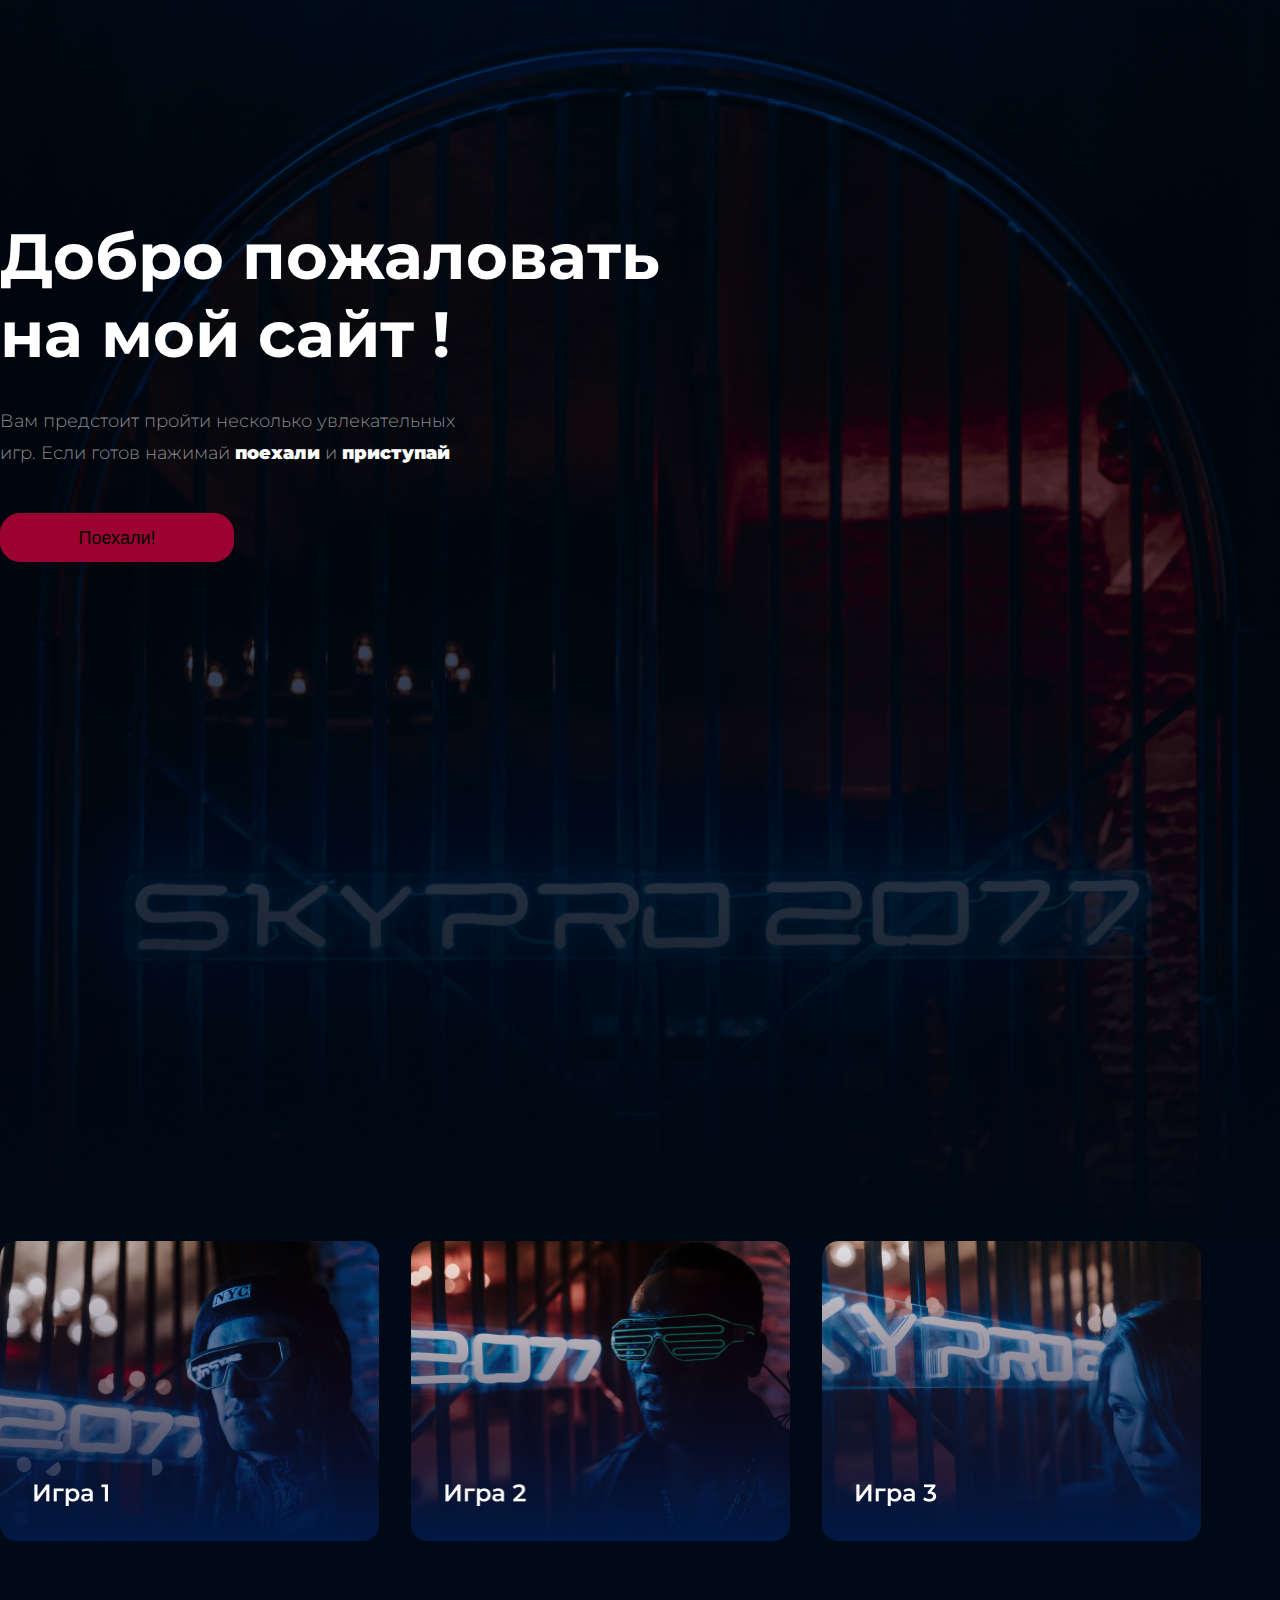
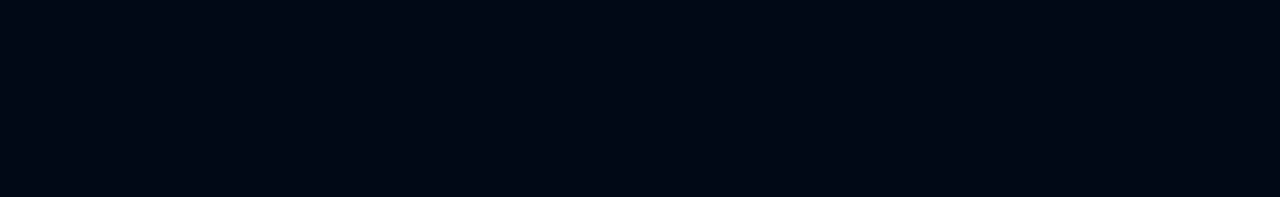
==== index.html @ 63b9d13a "Changed the file index.html" ====
<!DOCTYPE html>
<html lang="en">
<head>
    <meta charset="UTF-8">
    <meta http-equiv="X-UA-Compatible" content="IE=edge">
    <meta name="viewport" content="width=device-width, initial-scale=1.0">
    <title>Document</title>
    <link rel="preconnect" href="https://fonts.googleapis.com">
    <link rel="preconnect" href="https://fonts.gstatic.com" crossorigin>
    <link href="https://fonts.googleapis.com/css2?family=Montserrat:wght@400;500;600&display=swap" rel="stylesheet">
    <link rel="stylesheet" href="style.css">
</head>
<body>
<div class="main center">
    <header>
<h1 class="main__header">Добро пожаловать <br>на мой сайт !</h1>
<h2 class="main__header_small">Вам предстоит пройти несколько увлекательных<br> игр. Если готов нажимай <strong class="main__strong">поехали</strong> и <strong class="main__strong"> приступай </strong></h2>
<button class="main__button">Поехали!</button>
</header> 
</div>
<div class="under center">
    <a href="#"><img class="under__img" src="img/Group 1.png" alt="img"></a>
    <a href="#"><img class="under__img" src="img/Group 2.png" alt="img"></a>
    <a href="#"><img class="under__img" src="img/Group 3.png" alt="img"></a>

</div>

</body>
</html>
---- style.css ----
* {
  margin: 0;
  padding: 0;
  text-decoration: none;
}

.center {
  padding-left: calc(50% - 665px);
  padding-right: calc(50% - 665px);
}

.main {
  background-image: url(ava.png);
  height: 1024px;
  background-repeat: no-repeat;
  background-position: center;
  background-size: cover;
  padding-top: 217px;
}
.main__header {
  font-family: "Montserrat";
  font-style: normal;
  font-weight: 700;
  font-size: 64px;
  line-height: 78px;
  align-items: center;
  color: #FFFFFF;
}
.main__header_small {
  font-family: "Montserrat";
  font-style: normal;
  font-weight: 300;
  font-size: 18px;
  line-height: 32px;
  align-items: center;
  color: #8c8c8c;
  margin-top: 32px;
  margin-bottom: 44px;
}
.main__strong {
  font-weight: 900;
  color: #FFFFFF;
}
.main__button {
  background: #9C0332;
  border: 1px solid #9C0332;
  box-sizing: border-box;
  border-radius: 20px;
  width: 234px;
  height: 49px;
  font-size: 18px;
  line-height: 22px;
  color: black;
  /* transition: all 1s; */
  font-weight: 400;
  transition: all 0.5s;
}

.under {
  display: flex;
  gap: 32px;
  background-image: url(img/under.png);
  height: 556px;
  background-repeat: no-repeat;
  background-position: center;
  background-size: cover;
}
.under__img {
  transition: all 0.8s;
  border-radius: 16px;
  width: 379px;
  height: 300px;
}

.main__button:hover {
  color: #8d8c8c;
  border-color: #8d8c8c;
  box-shadow: 0 0 10px gray;
}

.under__img:hover {
  box-shadow: 0 0 10px white;
  color: #8d8c8c;
  border-color: #8d8c8c;
}/*# sourceMappingURL=style.css.map */
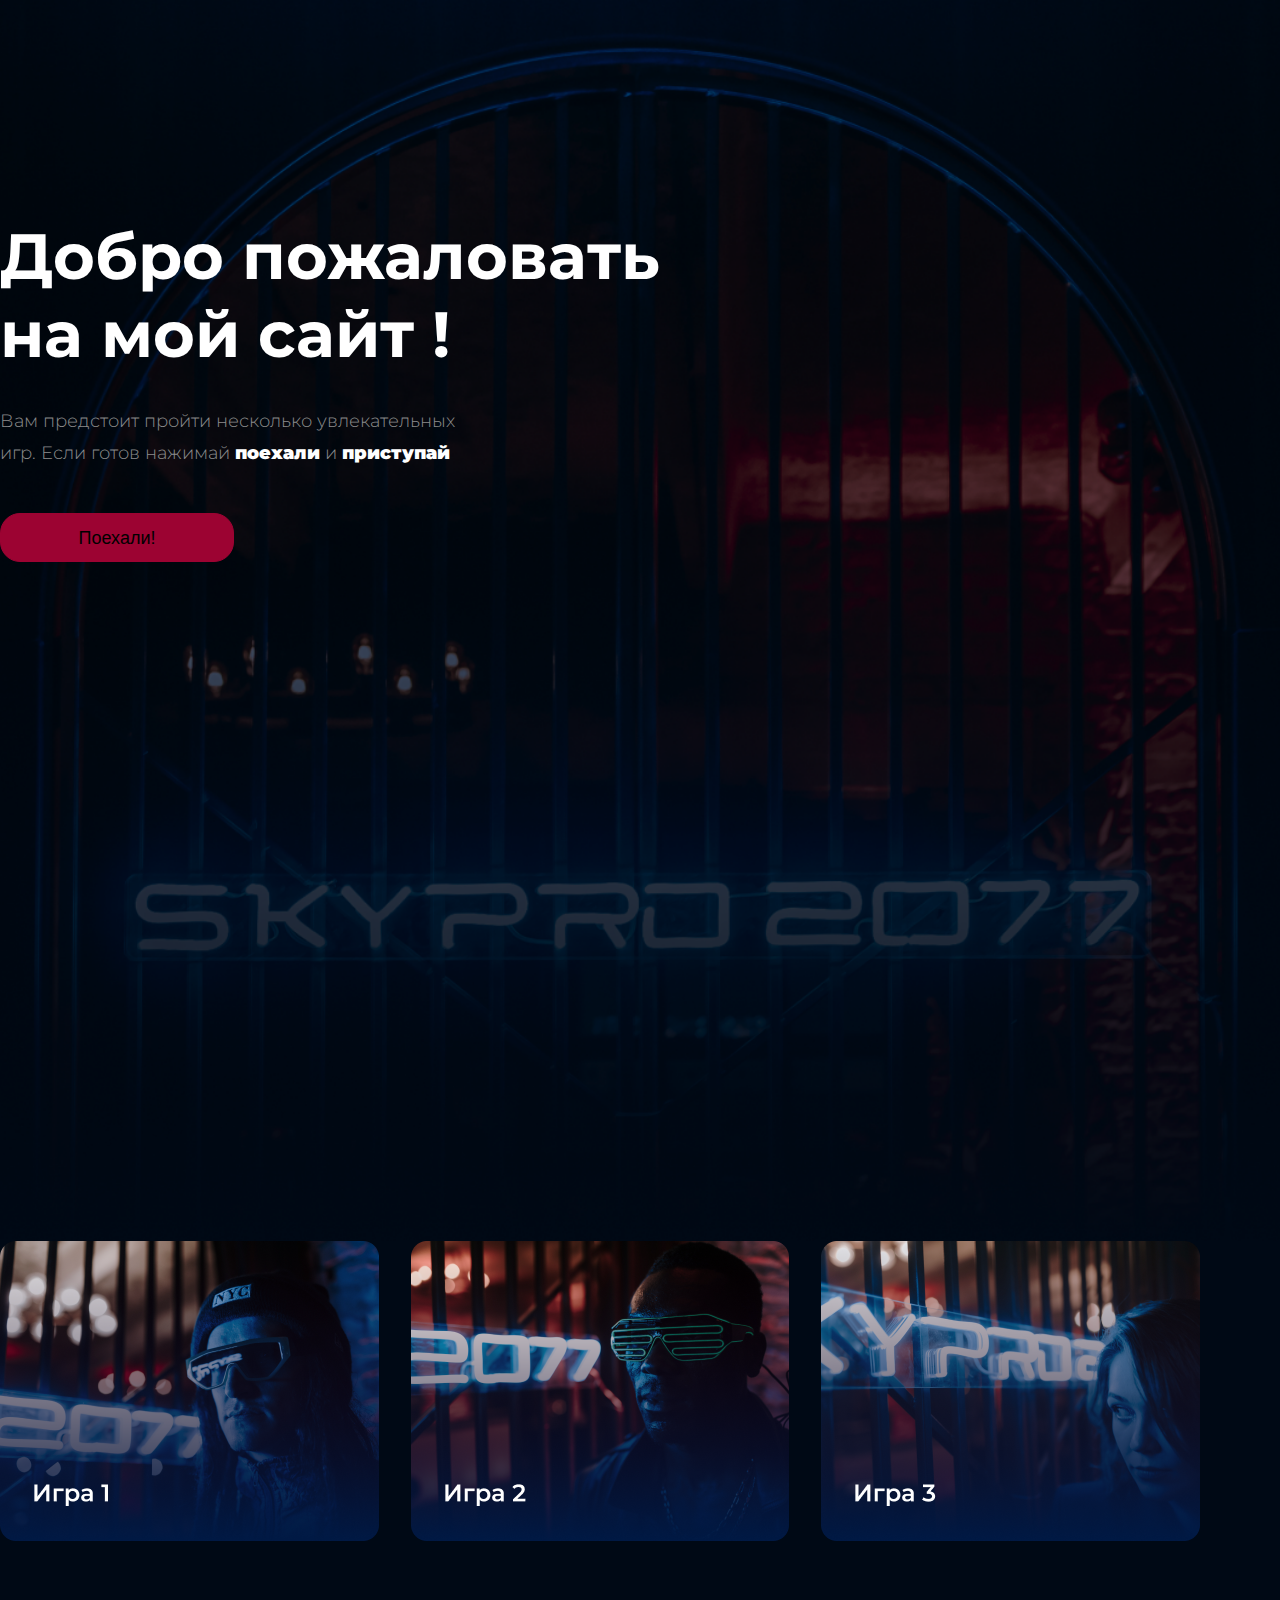
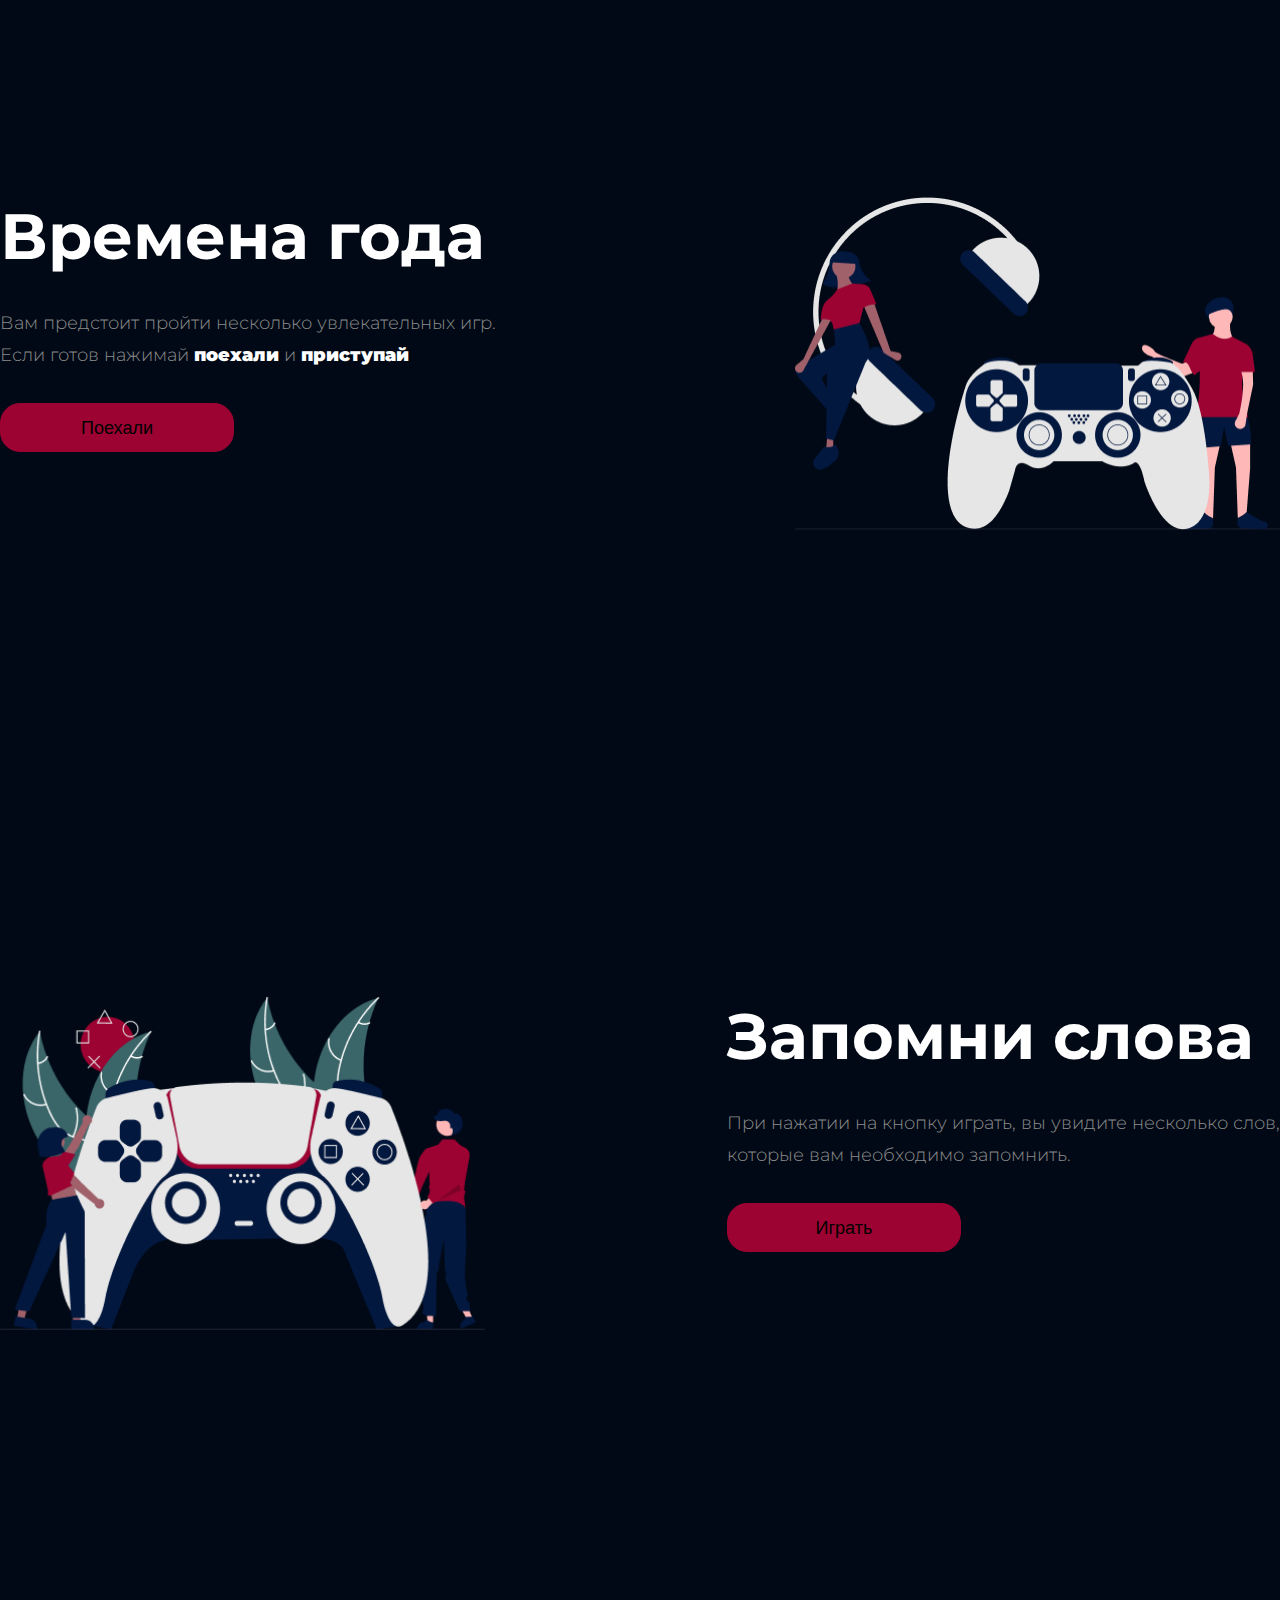
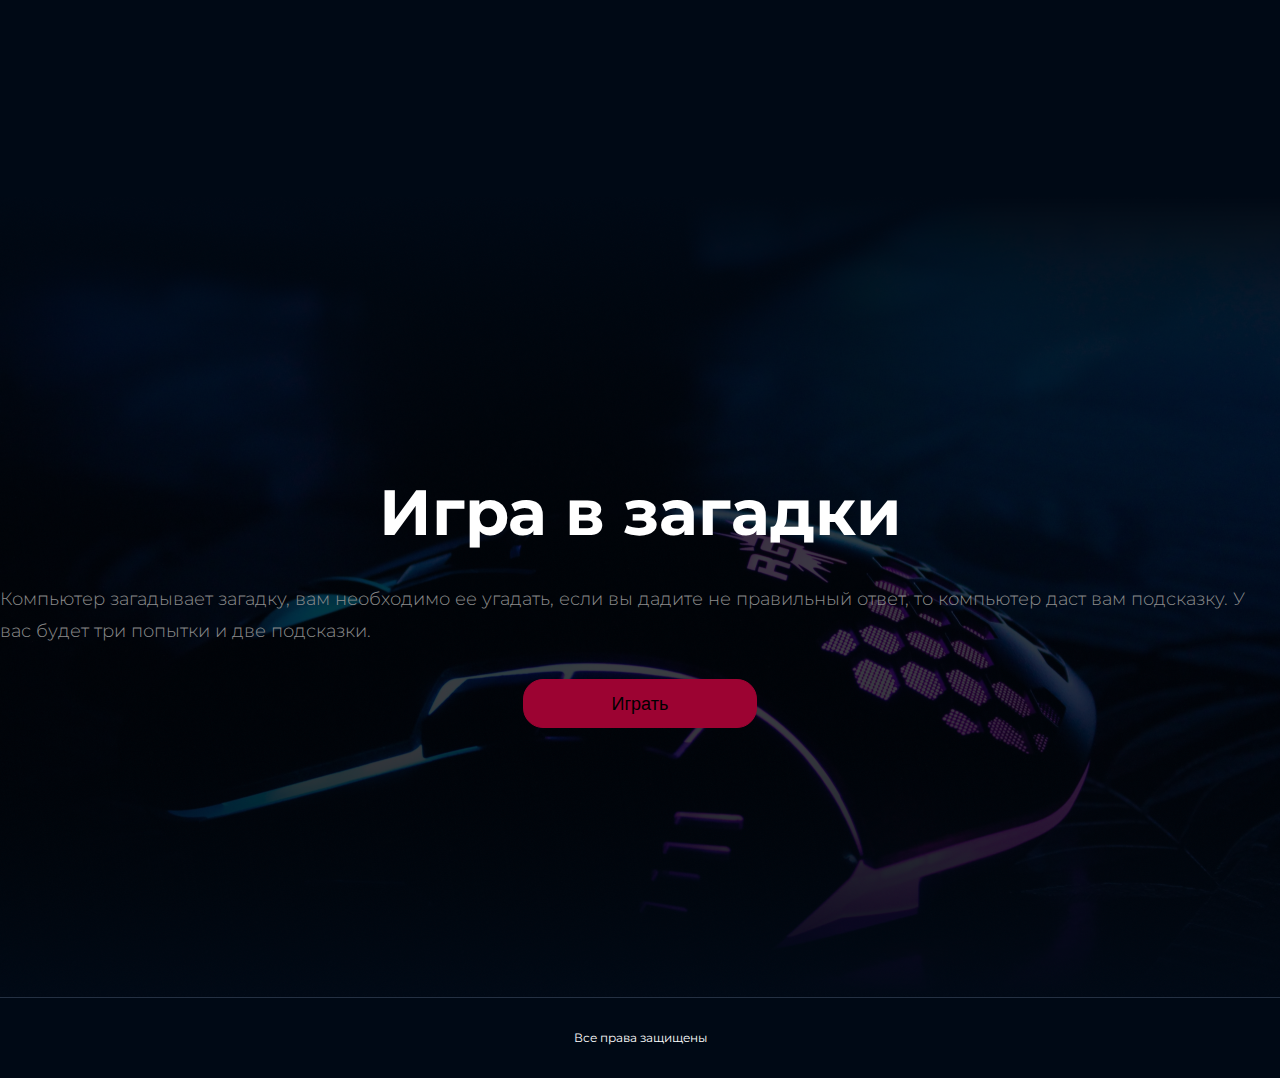
==== commit c5a603d3: "end index.html" ====
--- a/index.html
+++ b/index.html
@@ -1,29 +1,84 @@
 <!DOCTYPE html>
 <html lang="en">
-<head>
-    <meta charset="UTF-8">
-    <meta http-equiv="X-UA-Compatible" content="IE=edge">
-    <meta name="viewport" content="width=device-width, initial-scale=1.0">
+  <head>
+    <meta charset="UTF-8" />
+    <meta http-equiv="X-UA-Compatible" content="IE=edge" />
+    <meta name="viewport" content="width=device-width, initial-scale=1.0" />
     <title>Document</title>
-    <link rel="preconnect" href="https://fonts.googleapis.com">
-    <link rel="preconnect" href="https://fonts.gstatic.com" crossorigin>
-    <link href="https://fonts.googleapis.com/css2?family=Montserrat:wght@400;500;600&display=swap" rel="stylesheet">
-    <link rel="stylesheet" href="style.css">
-</head>
-<body>
-<div class="main center">
-    <header>
-<h1 class="main__header">Добро пожаловать <br>на мой сайт !</h1>
-<h2 class="main__header_small">Вам предстоит пройти несколько увлекательных<br> игр. Если готов нажимай <strong class="main__strong">поехали</strong> и <strong class="main__strong"> приступай </strong></h2>
-<button class="main__button">Поехали!</button>
-</header> 
-</div>
-<div class="under center">
-    <a href="#"><img class="under__img" src="img/Group 1.png" alt="img"></a>
-    <a href="#"><img class="under__img" src="img/Group 2.png" alt="img"></a>
-    <a href="#"><img class="under__img" src="img/Group 3.png" alt="img"></a>
+    <link rel="preconnect" href="https://fonts.googleapis.com" />
+    <link rel="preconnect" href="https://fonts.gstatic.com" crossorigin />
+    <link
+      href="https://fonts.googleapis.com/css2?family=Montserrat:wght@400;500;600&display=swap"
+      rel="stylesheet"
+    />
+    <link rel="stylesheet" href="style.css" />
+  </head>
+  <body>
+    <div class="main center">
+      <header class="mob">
+        <h1 class="main__header">Добро пожаловать <br />на мой сайт !</h1>
+        <h2 class="main__header_small">
+          Вам предстоит пройти несколько увлекательных<br class="br"/>
+          игр. Если готов нажимай
+          <strong class="main__strong">поехали</strong> и
+          <strong class="main__strong"> приступай </strong>
+        </h2>
+        <button class="main__button">Поехали!</button>
+      </header>
+    </div>
+    <div class="game__group center">
+      <a href="#"><img class="game__groupe" src="img/Group 1.png" alt="img" /></a>
+      <a href="#"><img class="game__groupe" src="img/Group 2.png" alt="img" /></a>
+      <a href="#"><img class="game__groupe" src="img/Group 3.png" alt="img" /></a>
+    </div>
 
-</div>
+    <div class="year center">
+      <section class="year__secta">
+        <h2 class="remember__heading">Времена года</h2>
 
-</body>
-</html>+        <h3 class="remember__smalle">
+          Вам предстоит пройти несколько увлекательных игр.<br />
+          Если готов нажимай <strong class="main__strong">поехали</strong> и
+          <strong class="main__strong"> приступай </strong>
+          <h3 class="year__mob">Нажмите кнопку играть, введите номер месяца (от 1 до 12) и вы узнаете к какому времени года он относится</h3>
+        </h3>
+        <button class="main__button">Поехали</button>
+      </section>
+      <div class="year__image">
+        <img class="year__gostik" src="img/gostik.png" alt="gostik" />
+      </div>
+    </div>
+
+    <div class="remember center">
+      <div class="remember_image">
+        <img class="year__gostik" src="img/remember_gostik.png" alt="gostik" />
+      </div>
+      <section class="remember__secta">
+        <h2 class="remember__heading">Запомни слова</h2>
+        <h3 class="remember__small">
+          При нажатии на кнопку играть, вы увидите несколько слов,<br />
+          которые вам необходимо запомнить.
+        </h3>
+        <button class="main__button">Играть</button>
+      </section>
+    </div>
+
+    <div class="gamer center">
+      <section class="gamer__position">
+        <h2 class="remember__heading">Игра в загадки</h2>
+        <h3 class="remember__small">
+          Компьютер загадывает загадку, вам необходимо ее угадать, если вы
+          дадите не правильный ответ, то компьютер даст вам подсказку. У вас
+          будет три попытки и две подсказки.
+        </h3>
+        <button class="main__button">Играть</button>
+      </section>
+    </div>
+
+    <div class="under">
+      <p class="under__protection">Все права защищены</p>
+    </div>
+
+    <script src="hw-2.js"></script>
+  </body>
+</html>
--- a/style.css
+++ b/style.css
@@ -5,8 +5,8 @@
 }
 
 .center {
-  padding-left: calc(50% - 665px);
-  padding-right: calc(50% - 665px);
+  padding-left: calc(50% - 705px);
+  padding-right: calc(50% - 705px);
 }
 
 .main {
@@ -23,8 +23,7 @@
   font-weight: 700;
   font-size: 64px;
   line-height: 78px;
-  align-items: center;
-  color: #FFFFFF;
+  color: #ffffff;
 }
 .main__header_small {
   font-family: "Montserrat";
@@ -32,18 +31,17 @@
   font-weight: 300;
   font-size: 18px;
   line-height: 32px;
-  align-items: center;
   color: #8c8c8c;
   margin-top: 32px;
   margin-bottom: 44px;
 }
 .main__strong {
   font-weight: 900;
-  color: #FFFFFF;
+  color: #ffffff;
 }
 .main__button {
-  background: #9C0332;
-  border: 1px solid #9C0332;
+  background: #9c0332;
+  border: 1px solid #9c0332;
   box-sizing: border-box;
   border-radius: 20px;
   width: 234px;
@@ -56,16 +54,16 @@
   transition: all 0.5s;
 }
 
-.under {
+.game__group {
   display: flex;
   gap: 32px;
-  background-image: url(img/under.png);
+  background-image: url(img/group_image.png);
   height: 556px;
   background-repeat: no-repeat;
   background-position: center;
   background-size: cover;
 }
-.under__img {
+.game__group__groupe {
   transition: all 0.8s;
   border-radius: 16px;
   width: 379px;
@@ -78,8 +76,221 @@
   box-shadow: 0 0 10px gray;
 }
 
-.under__img:hover {
+.game__img:hover {
   box-shadow: 0 0 10px white;
   color: #8d8c8c;
   border-color: #8d8c8c;
+}
+
+.year {
+  display: flex;
+  justify-content: space-between;
+  background-image: url(img/year.png);
+  height: 800px;
+}
+.year__mob {
+  display: none;
+}
+.year__gostik {
+  width: 485px;
+  height: 333px;
+}
+
+.remember {
+  background-image: url(img/remember.png);
+  display: flex;
+  justify-content: space-between;
+  background-image: url(img/year.png);
+  height: 800px;
+}
+.remember__heading {
+  font-family: "Montserrat";
+  font-style: normal;
+  font-weight: 700;
+  font-size: 64px;
+  line-height: 78px;
+  color: #ffffff;
+}
+.remember__small {
+  font-family: "Montserrat";
+  font-style: normal;
+  font-weight: 300;
+  font-size: 18px;
+  line-height: 32px;
+  color: #8c8c8c;
+  padding-top: 32px;
+  padding-bottom: 32px;
+}
+.remember__gostik {
+  width: 485px;
+  height: 334px;
+}
+
+.remember__smalle {
+  font-family: "Montserrat";
+  font-style: normal;
+  font-weight: 300;
+  font-size: 18px;
+  line-height: 32px;
+  color: #8c8c8c;
+  padding-top: 32px;
+  padding-bottom: 32px;
+}
+
+.gamer {
+  background-image: url(img/game.png);
+  height: 800px;
+}
+.gamer__position {
+  display: flex;
+  align-items: center;
+  flex-wrap: wrap;
+  justify-content: center;
+  padding-top: 276px;
+}
+
+.under {
+  border-top: 1px solid rgba(184, 212, 255, 0.2);
+  height: 80px;
+  background-image: url(img/under_image.png);
+}
+.under__protection {
+  font-family: "Montserrat";
+  font-style: normal;
+  font-weight: 400;
+  font-size: 12px;
+  line-height: 15px;
+  color: #ffffff;
+  display: flex;
+  justify-content: center;
+  flex-wrap: wrap;
+  padding-top: 32px;
+}
+
+@media (max-width: 767px) {
+  .center {
+    padding-left: 16px;
+    padding-right: 16px;
+  }
+  .year_mob {
+    display: block;
+    font-family: "Montserrat";
+    font-style: normal;
+    font-weight: 300;
+    font-size: 14px;
+    line-height: 22px;
+    text-align: center;
+    color: #ffffff;
+    padding-bottom: 32px;
+    padding-top: 32px;
+  }
+  .mob {
+    display: flex;
+    align-items: center;
+    justify-content: center;
+    flex-wrap: wrap;
+  }
+  .br {
+    display: none;
+  }
+  .main {
+    height: 735px;
+  }
+  .main__header {
+    font-family: "Montserrat";
+    font-style: normal;
+    font-weight: 700;
+    font-size: 32px;
+    line-height: 39px;
+    display: flex;
+    align-items: center;
+    text-align: center;
+    color: #ffffff;
+  }
+  .main__header_small {
+    font-family: "Montserrat";
+    font-style: normal;
+    font-weight: 300;
+    font-size: 14px;
+    line-height: 22px;
+    text-align: center;
+    color: #ffffff;
+  }
+  .main__smalle {
+    display: none;
+  }
+  .game__group {
+    height: 1221px;
+    display: flex;
+    flex-direction: column;
+    align-items: center;
+  }
+  .game__group__groupe {
+    height: 300px;
+    width: 100%;
+  }
+  .year {
+    display: grid;
+    height: 654px;
+    grid-template-columns: repeat(4, 1fr);
+  }
+  .year__secta {
+    grid-column: 1/-1;
+    display: grid;
+    justify-items: center;
+  }
+  .year__gostik {
+    width: 344px;
+    height: 236px;
+    padding-top: 64px;
+  }
+  .remember {
+    display: grid;
+    grid-template-columns: repeat(4, 1fr);
+    height: 654px;
+  }
+  .remember__secta {
+    grid-column: 1/-1;
+    display: grid;
+    justify-items: center;
+  }
+  .remember__gostik {
+    width: 344px;
+    height: 231px;
+  }
+  .remember__smalle {
+    display: none;
+  }
+  .remember__heading {
+    font-family: "Montserrat";
+    padding-top: 51px;
+    font-style: normal;
+    font-weight: 700;
+    font-size: 32px;
+    line-height: 39px;
+    display: flex;
+    align-items: center;
+    color: #ffffff;
+  }
+  .remember__small {
+    font-family: "Montserrat";
+    font-style: normal;
+    font-weight: 300;
+    font-size: 14px;
+    line-height: 22px;
+    display: flex;
+    align-items: center;
+    text-align: center;
+    color: #ffffff;
+  }
+  .gamer {
+    height: 800px;
+  }
+  .gamer__position {
+    padding-top: 51px;
+  }
+  .under {
+    width: 100%;
+    height: 80px;
+  }
 }/*# sourceMappingURL=style.css.map */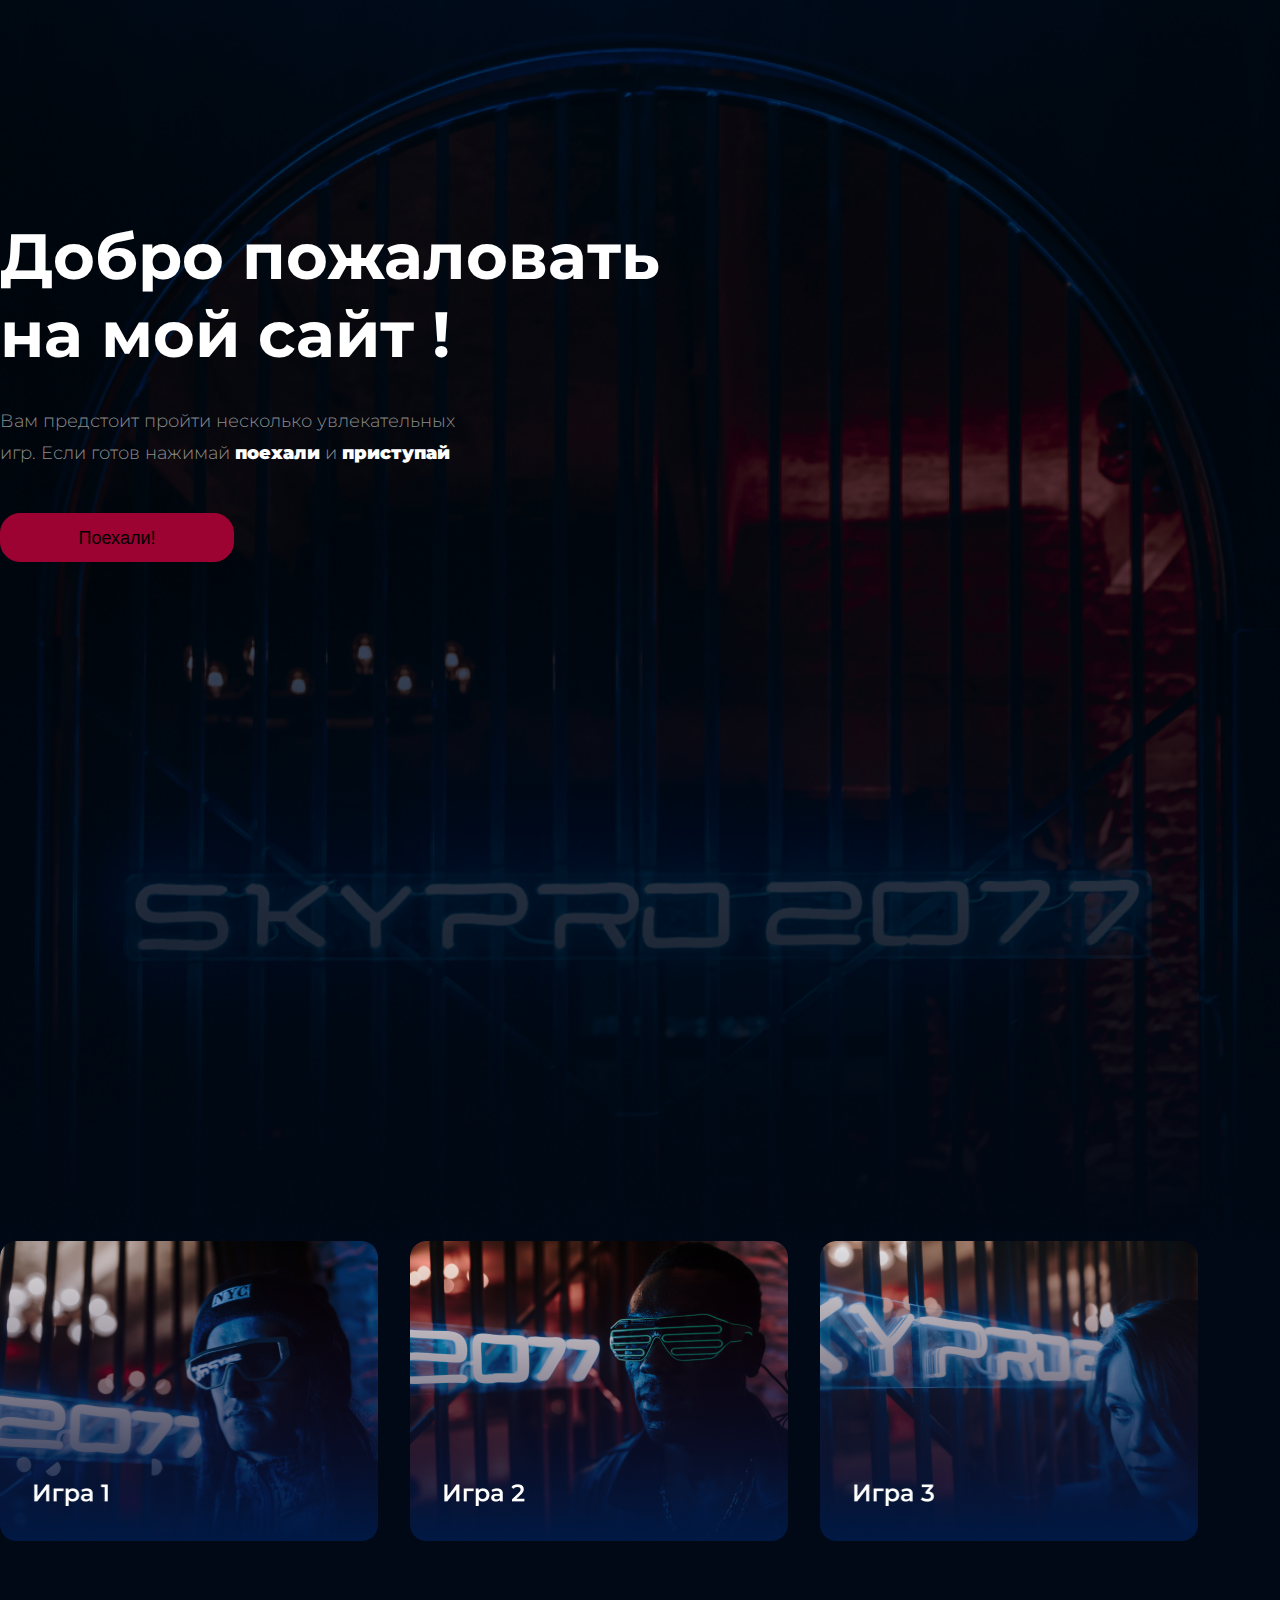
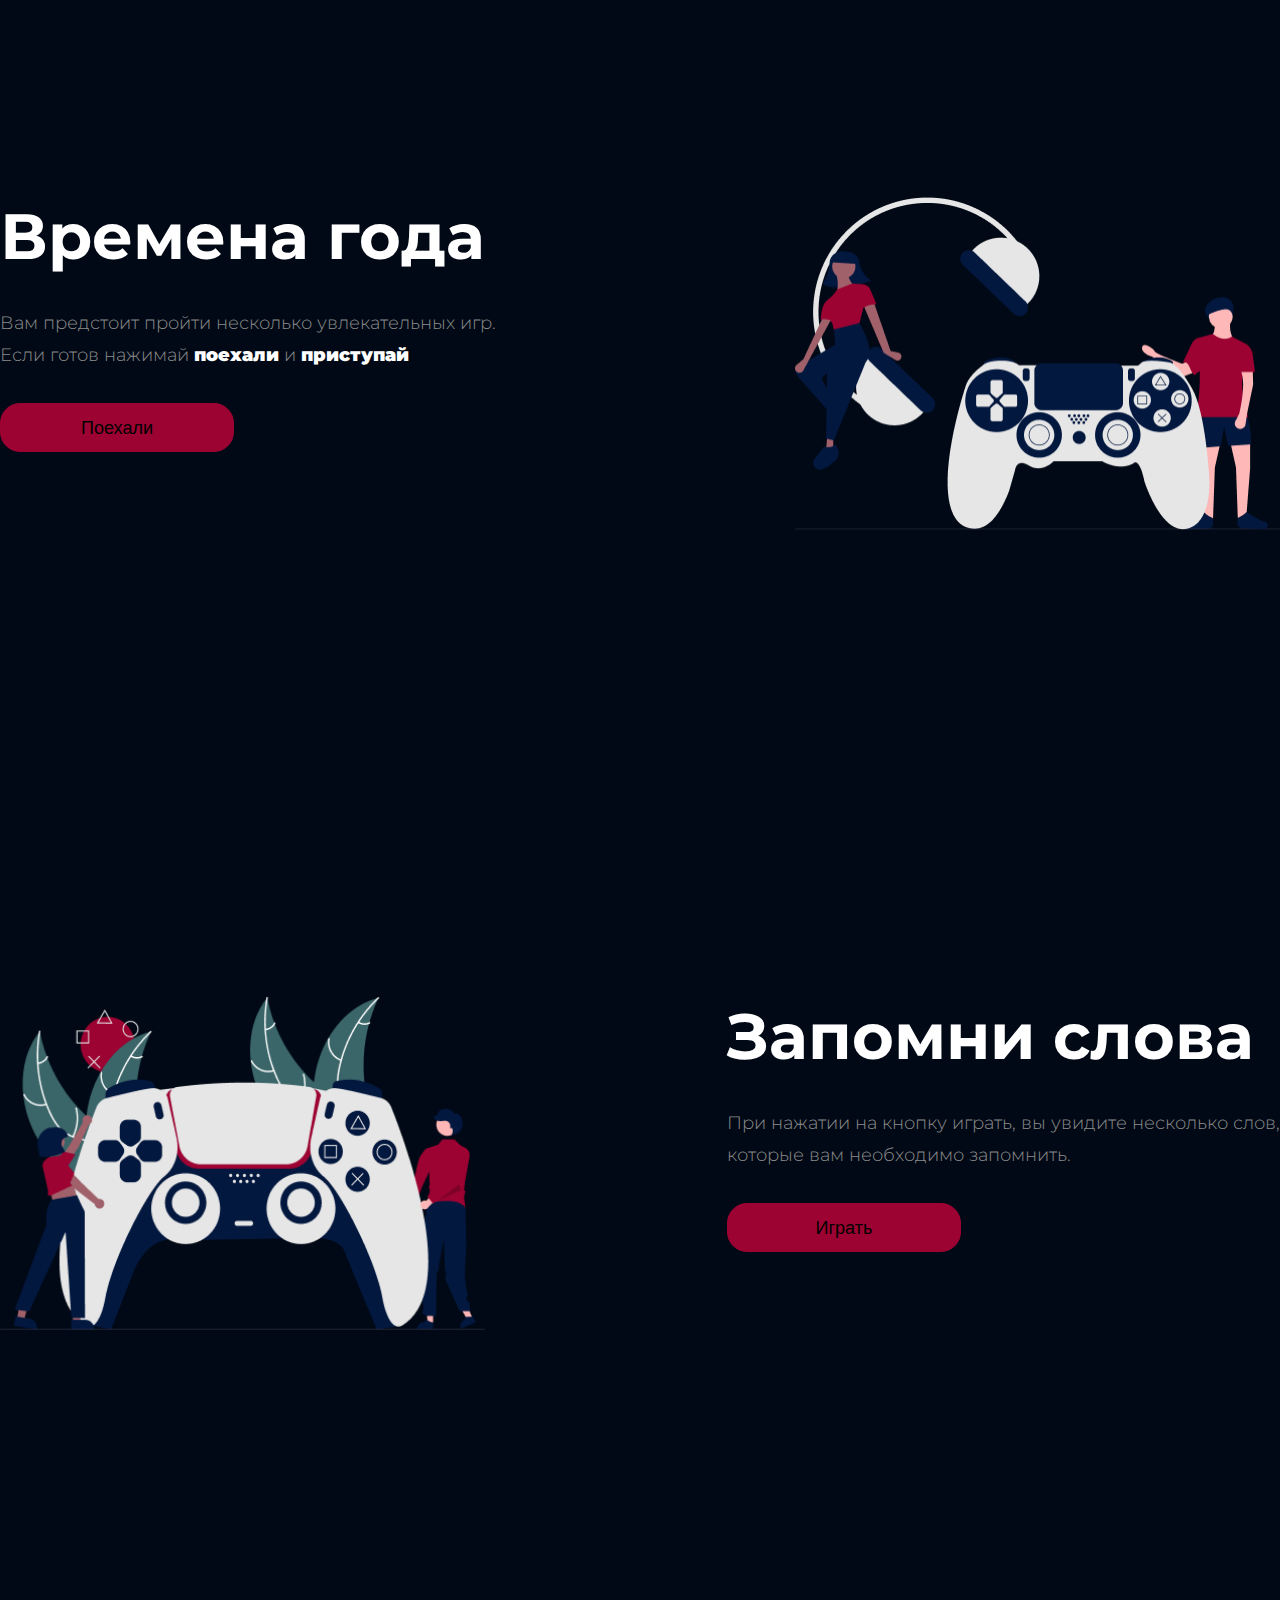
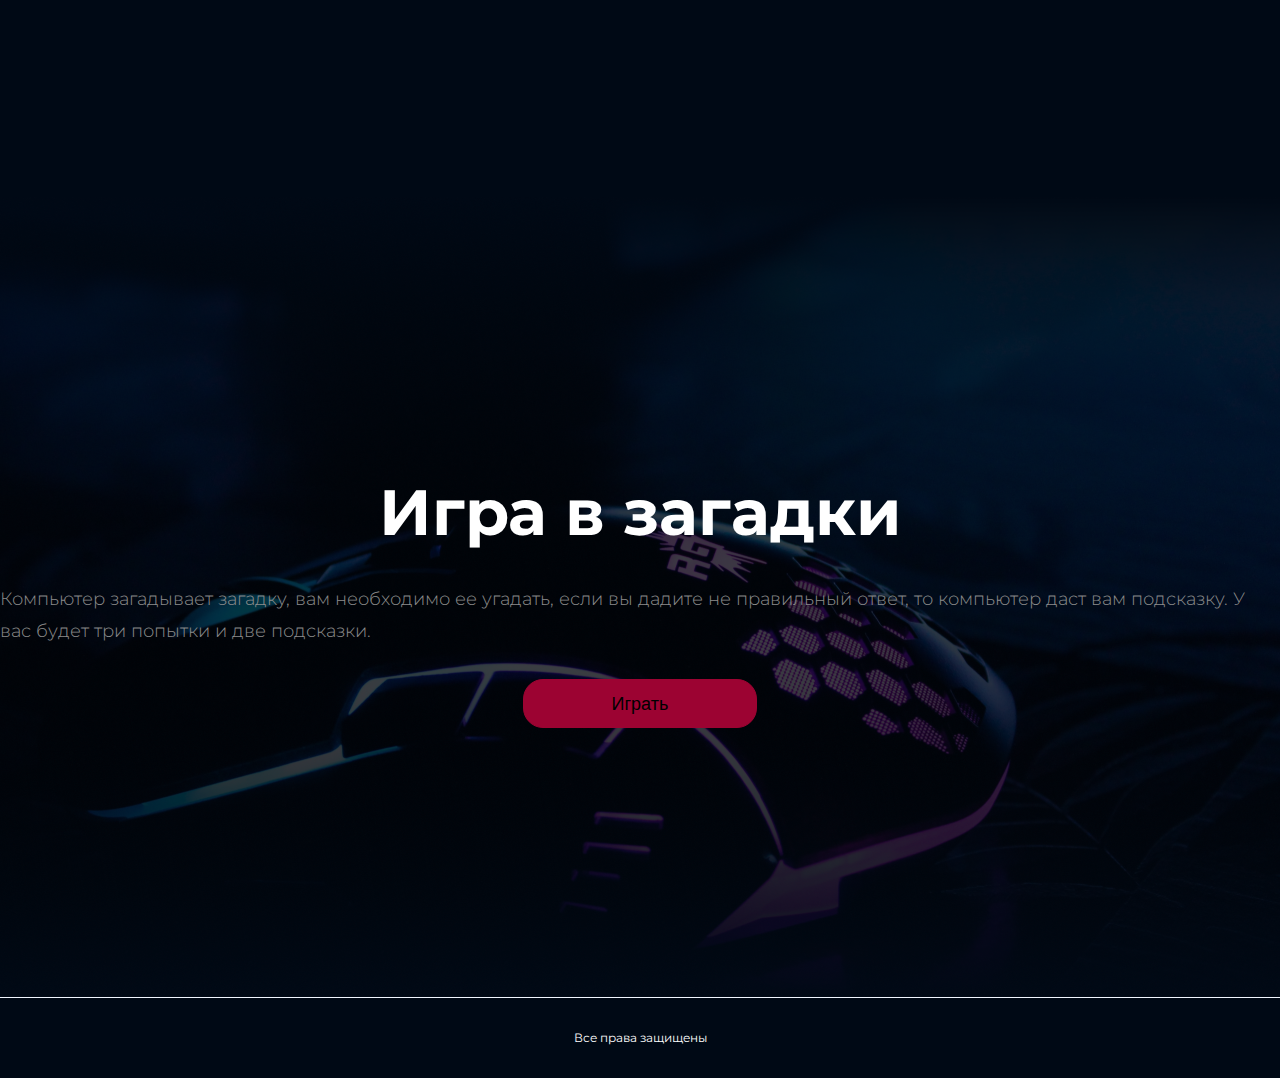
==== commit 59e62ac4: "correction in index.html" ====
--- a/index.html
+++ b/index.html
@@ -27,9 +27,9 @@
       </header>
     </div>
     <div class="game__group center">
-      <a href="#"><img class="game__groupe" src="img/Group 1.png" alt="img" /></a>
-      <a href="#"><img class="game__groupe" src="img/Group 2.png" alt="img" /></a>
-      <a href="#"><img class="game__groupe" src="img/Group 3.png" alt="img" /></a>
+      <a href="#"><img class="game__image" src="img/Group 1.png" alt="img" /></a>
+      <a href="#"><img class="game__image" src="img/Group 2.png" alt="img" /></a>
+      <a href="#"><img class="game__image" src="img/Group 3.png" alt="img" /></a>
     </div>
 
     <div class="year center">
@@ -61,6 +61,9 @@
         </h3>
         <button class="main__button">Играть</button>
       </section>
+      <div class="remember_mobile">
+        <img class="year__gostik" src="img/remember_gostik.png" alt="gostik">
+      </div>
     </div>
 
     <div class="gamer center">
--- a/style.css
+++ b/style.css
@@ -63,21 +63,22 @@
   background-position: center;
   background-size: cover;
 }
-.game__group__groupe {
-  transition: all 0.8s;
+
+.main__button:hover {
+  color: #FFFFFF;
+  border-color: #EB443F;
+  background-color: #EB443F;
+}
+
+.game__image {
+  transition: all 0.5s;
   border-radius: 16px;
-  width: 379px;
+  width: 378px;
   height: 300px;
 }
 
-.main__button:hover {
-  color: #8d8c8c;
-  border-color: #8d8c8c;
-  box-shadow: 0 0 10px gray;
-}
-
-.game__img:hover {
-  box-shadow: 0 0 10px white;
+.game__image:hover {
+  box-shadow: 0 0 15px #44D2FF;
   color: #8d8c8c;
   border-color: #8d8c8c;
 }
@@ -102,6 +103,12 @@
   justify-content: space-between;
   background-image: url(img/year.png);
   height: 800px;
+}
+.remember_mobile {
+  display: none;
+}
+.remember_image {
+  display: block;
 }
 .remember__heading {
   font-family: "Montserrat";
@@ -140,6 +147,9 @@
 .gamer {
   background-image: url(img/game.png);
   height: 800px;
+  background-repeat: no-repeat;
+  background-position: center;
+  background-size: cover;
 }
 .gamer__position {
   display: flex;
@@ -152,6 +162,9 @@
 .under {
   border-top: 1px solid rgba(184, 212, 255, 0.2);
   height: 80px;
+  background-repeat: no-repeat;
+  background-position: center;
+  background-size: cover;
   background-image: url(img/under_image.png);
 }
 .under__protection {
@@ -172,7 +185,7 @@
     padding-left: 16px;
     padding-right: 16px;
   }
-  .year_mob {
+  .year__mob {
     display: block;
     font-family: "Montserrat";
     font-style: normal;
@@ -195,6 +208,7 @@
   }
   .main {
     height: 735px;
+    background-image: url(img/main_skypro.png);
   }
   .main__header {
     font-family: "Montserrat";
@@ -225,9 +239,9 @@
     flex-direction: column;
     align-items: center;
   }
-  .game__group__groupe {
+  .game__image {
+    width: 343px;
     height: 300px;
-    width: 100%;
   }
   .year {
     display: grid;
@@ -249,6 +263,12 @@
     grid-template-columns: repeat(4, 1fr);
     height: 654px;
   }
+  .remember_mobile {
+    display: block;
+  }
+  .remember_image {
+    display: none;
+  }
   .remember__secta {
     grid-column: 1/-1;
     display: grid;
@@ -284,12 +304,14 @@
     color: #ffffff;
   }
   .gamer {
+    background-image: url(img/mouse.png);
     height: 800px;
   }
   .gamer__position {
     padding-top: 51px;
   }
   .under {
+    border-top: #000915;
     width: 100%;
     height: 80px;
   }
